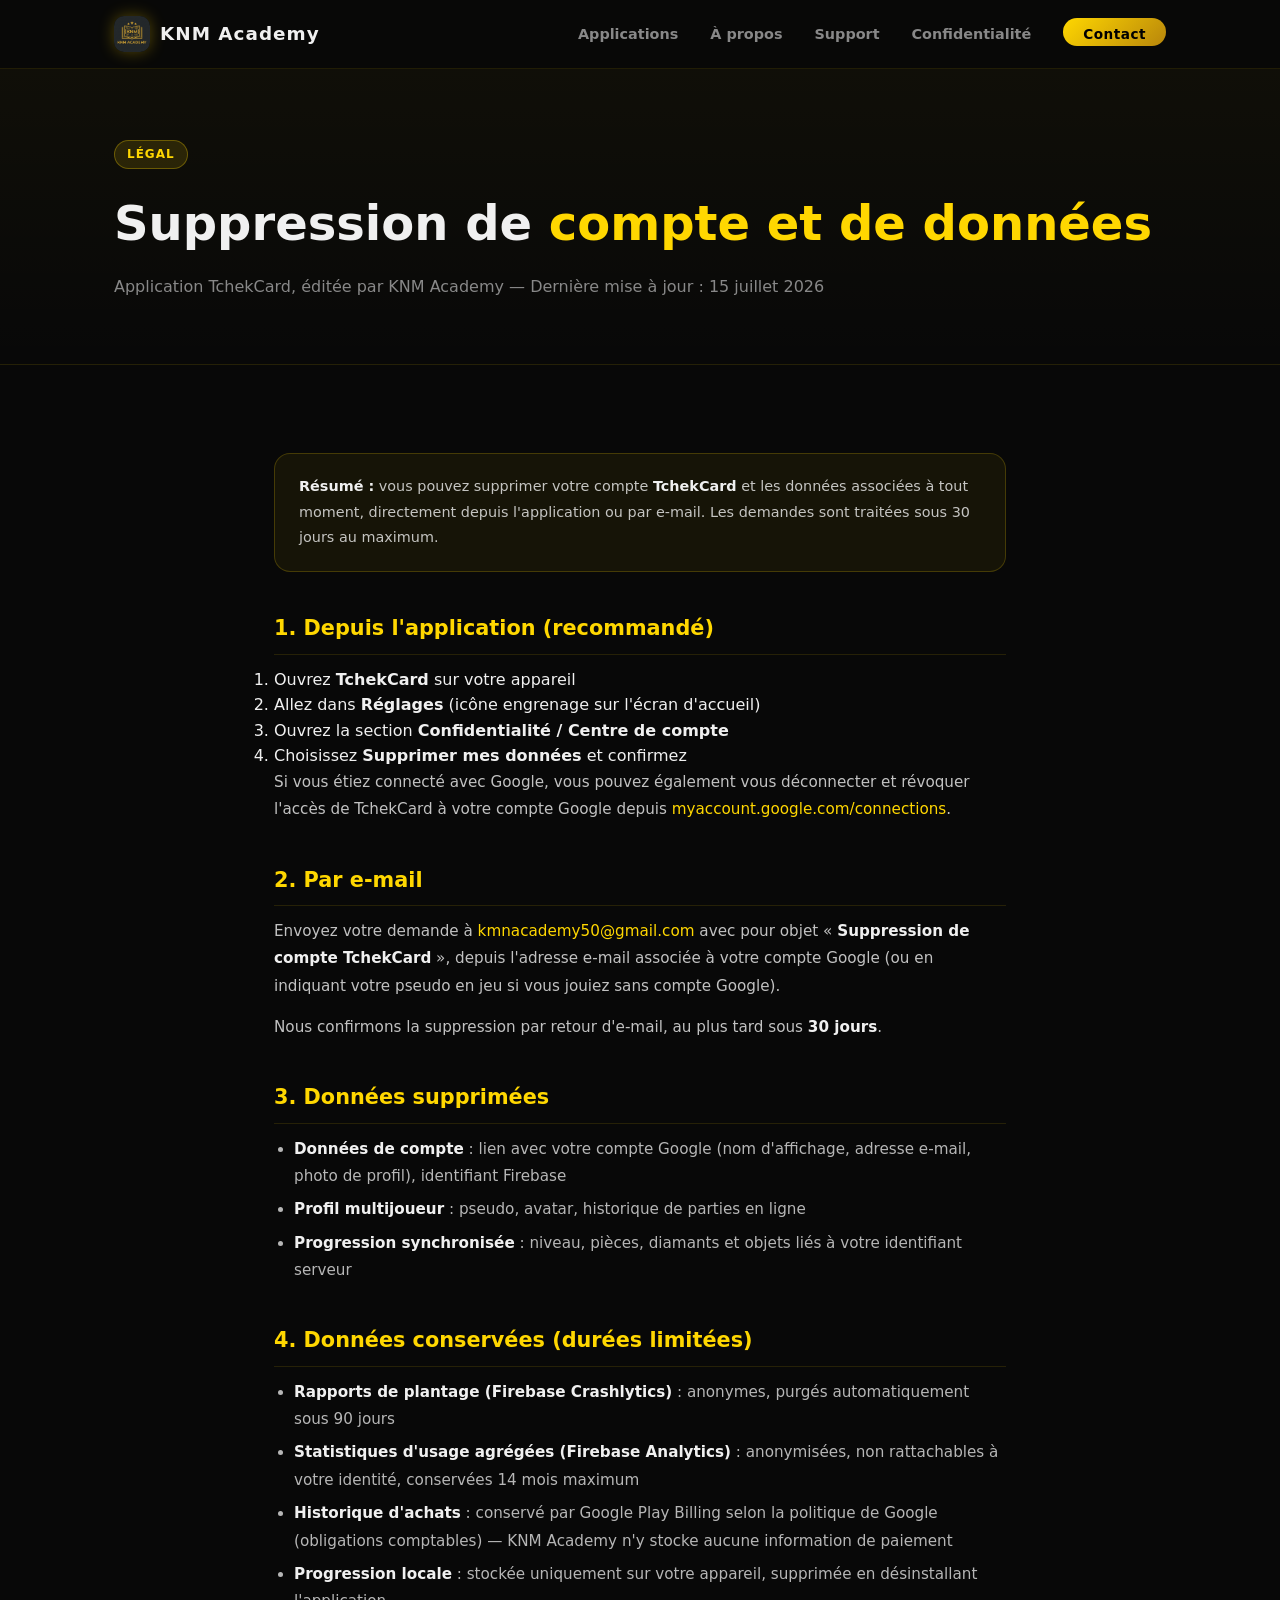
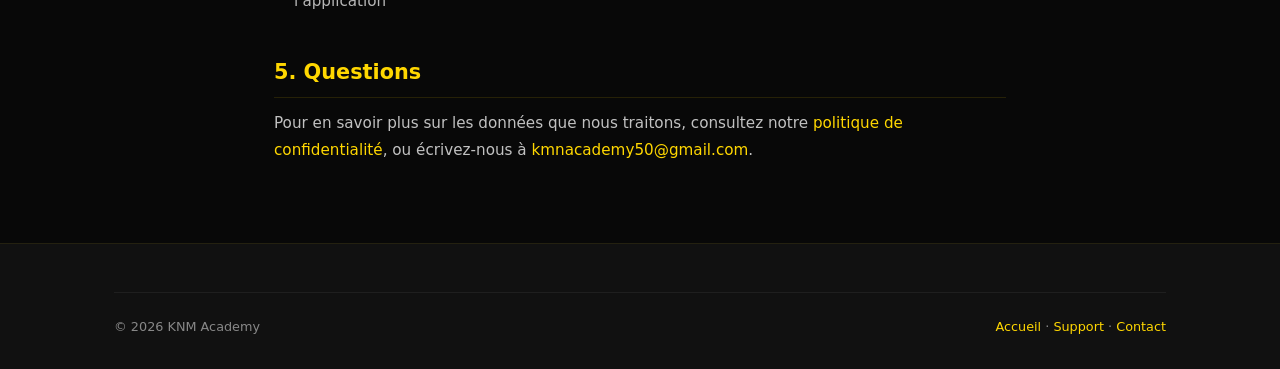
==== delete-account.html @ a50604d8 "Add account & data deletion page (Play Console Data Safety requirement) Co-Authored-By: Claude Fable" ====
<!DOCTYPE html>
<html lang="fr">
<head>
  <meta charset="UTF-8" />
  <meta name="viewport" content="width=device-width, initial-scale=1.0" />
  <title>Suppression de compte et de données — TchekCard | KNM Academy</title>
  <meta name="description" content="Comment supprimer votre compte TchekCard et les données associées." />
  <meta name="theme-color" content="#080808" />
  <meta property="og:title" content="Suppression de compte — TchekCard" />
  <meta property="og:description" content="Comment supprimer votre compte TchekCard et les données associées." />
  <meta property="og:type" content="website" />
  <meta property="og:url" content="https://knm-academy.github.io/KNM-Academy/delete-account.html" />
  <meta property="og:image" content="https://knm-academy.github.io/KNM-Academy/og-image.png" />
  <link rel="icon" type="image/png" href="logo.png" />
  <link rel="apple-touch-icon" href="logo.png" />
  <link rel="stylesheet" href="style.css" />
</head>
<body>

  <!-- Navigation -->
  <nav id="navbar">
    <div class="container nav-inner">
      <a href="index.html" class="nav-logo">
        <div class="logo-icon" style="background:none;box-shadow:0 0 16px rgba(255,215,0,.3);overflow:hidden;padding:0;"><img src="logo.png" alt="KNM Academy" style="width:100%;height:100%;object-fit:cover;display:block;"/></div>
        KNM Academy
      </a>
      <ul class="nav-links" id="navLinks">
        <li><a href="index.html#apps">Applications</a></li>
        <li><a href="index.html#about">À propos</a></li>
        <li><a href="support.html">Support</a></li>
        <li><a href="privacy-policy.html">Confidentialité</a></li>
        <li><a href="index.html#contact" class="nav-cta">Contact</a></li>
      </ul>
      <div class="nav-hamburger" id="hamburger"><span></span><span></span><span></span></div>
    </div>
  </nav>

  <!-- Page hero -->
  <div class="page-hero">
    <div class="container">
      <span class="badge badge-gold" style="margin-bottom:16px;display:inline-block;">Légal</span>
      <h1>Suppression de <span class="gold">compte et de données</span></h1>
      <p>Application TchekCard, éditée par KNM Academy — Dernière mise à jour : 15 juillet 2026</p>
    </div>
  </div>

  <!-- Content -->
  <div class="prose">

    <div class="info-box">
      <p>
        <strong>Résumé :</strong> vous pouvez supprimer votre compte <strong>TchekCard</strong>
        et les données associées à tout moment, directement depuis l'application ou par e-mail.
        Les demandes sont traitées sous 30 jours au maximum.
      </p>
    </div>

    <h2 id="methode-1">1. Depuis l'application (recommandé)</h2>
    <ol>
      <li>Ouvrez <strong>TchekCard</strong> sur votre appareil</li>
      <li>Allez dans <strong>Réglages</strong> (icône engrenage sur l'écran d'accueil)</li>
      <li>Ouvrez la section <strong>Confidentialité / Centre de compte</strong></li>
      <li>Choisissez <strong>Supprimer mes données</strong> et confirmez</li>
    </ol>
    <p>
      Si vous étiez connecté avec Google, vous pouvez également vous déconnecter et révoquer
      l'accès de TchekCard à votre compte Google depuis
      <a href="https://myaccount.google.com/connections" target="_blank" rel="noopener">myaccount.google.com/connections</a>.
    </p>

    <h2 id="methode-2">2. Par e-mail</h2>
    <p>
      Envoyez votre demande à
      <a href="mailto:kmnacademy50@gmail.com?subject=Suppression%20de%20compte%20TchekCard">kmnacademy50@gmail.com</a>
      avec pour objet « <strong>Suppression de compte TchekCard</strong> », depuis l'adresse
      e-mail associée à votre compte Google (ou en indiquant votre pseudo en jeu si vous
      jouiez sans compte Google).
    </p>
    <p>
      Nous confirmons la suppression par retour d'e-mail, au plus tard sous <strong>30 jours</strong>.
    </p>

    <h2 id="donnees-supprimees">3. Données supprimées</h2>
    <ul>
      <li><strong>Données de compte</strong> : lien avec votre compte Google (nom d'affichage, adresse e-mail, photo de profil), identifiant Firebase</li>
      <li><strong>Profil multijoueur</strong> : pseudo, avatar, historique de parties en ligne</li>
      <li><strong>Progression synchronisée</strong> : niveau, pièces, diamants et objets liés à votre identifiant serveur</li>
    </ul>

    <h2 id="donnees-conservees">4. Données conservées (durées limitées)</h2>
    <ul>
      <li><strong>Rapports de plantage (Firebase Crashlytics)</strong> : anonymes, purgés automatiquement sous 90 jours</li>
      <li><strong>Statistiques d'usage agrégées (Firebase Analytics)</strong> : anonymisées, non rattachables à votre identité, conservées 14 mois maximum</li>
      <li><strong>Historique d'achats</strong> : conservé par Google Play Billing selon la politique de Google (obligations comptables) — KNM Academy n'y stocke aucune information de paiement</li>
      <li><strong>Progression locale</strong> : stockée uniquement sur votre appareil, supprimée en désinstallant l'application</li>
    </ul>

    <h2 id="questions">5. Questions</h2>
    <p>
      Pour en savoir plus sur les données que nous traitons, consultez notre
      <a href="privacy-policy.html">politique de confidentialité</a>, ou écrivez-nous à
      <a href="mailto:kmnacademy50@gmail.com">kmnacademy50@gmail.com</a>.
    </p>

  </div>

  <!-- Footer -->
  <footer>
    <div class="container">
      <div class="footer-bottom">
        <span>© 2026 KNM Academy</span>
        <span>
          <a href="index.html">Accueil</a> ·
          <a href="support.html">Support</a> ·
          <a href="mailto:kmnacademy50@gmail.com">Contact</a>
        </span>
      </div>
    </div>
  </footer>

  <script>
    document.getElementById('hamburger').addEventListener('click', () => {
      document.getElementById('navLinks').classList.toggle('open');
    });
    window.addEventListener('scroll', () => {
      document.getElementById('navbar').style.background =
        window.scrollY > 40 ? 'rgba(8,8,8,.96)' : 'rgba(8,8,8,.85)';
    });
  </script>
</body>
</html>
---- style.css ----
/* ── Reset & Base ─────────────────────────────────────────────────────────── */
*, *::before, *::after { box-sizing: border-box; margin: 0; padding: 0; }

:root {
  --bg:        #080808;
  --surface:   #111111;
  --surface2:  #1A1A1A;
  --gold:      #FFD700;
  --gold-dark: #B8860B;
  --gold-dim:  rgba(255,215,0,0.12);
  --cyan:      #00E5FF;
  --text:      #F0F0F0;
  --text-sub:  #888888;
  --radius:    16px;
  --radius-lg: 28px;
}

html { scroll-behavior: smooth; }

body {
  background: var(--bg);
  color: var(--text);
  font-family: 'Segoe UI', system-ui, -apple-system, sans-serif;
  line-height: 1.6;
  overflow-x: hidden;
}

a { color: var(--gold); text-decoration: none; transition: opacity .2s; }
a:hover { opacity: .75; }

img { max-width: 100%; display: block; }

/* ── Utilities ────────────────────────────────────────────────────────────── */
.container { max-width: 1100px; margin: 0 auto; padding: 0 24px; }
.gold      { color: var(--gold); }
.cyan      { color: var(--cyan); }
.sub       { color: var(--text-sub); }

.badge {
  display: inline-block;
  padding: 4px 12px;
  border-radius: 999px;
  font-size: .75rem;
  font-weight: 700;
  letter-spacing: 1px;
  text-transform: uppercase;
}
.badge-gold  { background: var(--gold-dim); color: var(--gold); border: 1px solid rgba(255,215,0,.3); }
.badge-cyan  { background: rgba(0,229,255,.1); color: var(--cyan); border: 1px solid rgba(0,229,255,.3); }
.badge-green { background: rgba(76,175,80,.12); color: #4CAF50; border: 1px solid rgba(76,175,80,.3); }

.section-title {
  font-size: clamp(1.6rem, 3vw, 2.2rem);
  font-weight: 900;
  margin-bottom: 8px;
}
.section-sub {
  color: var(--text-sub);
  font-size: 1rem;
  margin-bottom: 48px;
}

/* ── Navigation ───────────────────────────────────────────────────────────── */
nav {
  position: fixed;
  top: 0; left: 0; right: 0;
  z-index: 100;
  background: rgba(8,8,8,.85);
  backdrop-filter: blur(16px);
  -webkit-backdrop-filter: blur(16px);
  border-bottom: 1px solid rgba(255,215,0,.1);
  transition: background .3s;
}

.nav-inner {
  display: flex;
  align-items: center;
  justify-content: space-between;
  height: 68px;
}

.nav-logo {
  display: flex;
  align-items: center;
  gap: 10px;
  font-size: 1.15rem;
  font-weight: 900;
  color: var(--text);
  letter-spacing: 1px;
}

.nav-logo .logo-icon {
  width: 36px; height: 36px;
  background: linear-gradient(135deg, var(--gold), var(--gold-dark));
  border-radius: 10px;
  display: flex; align-items: center; justify-content: center;
  font-size: 1.1rem;
  box-shadow: 0 0 16px rgba(255,215,0,.3);
}

.nav-links {
  display: flex;
  align-items: center;
  gap: 32px;
  list-style: none;
}

.nav-links a {
  color: var(--text-sub);
  font-size: .9rem;
  font-weight: 600;
  transition: color .2s;
  position: relative;
  padding-bottom: 4px;
}
.nav-links a::after {
  content: '';
  position: absolute;
  bottom: 0; left: 0; right: 0;
  height: 2px;
  background: var(--gold);
  border-radius: 1px;
  transform: scaleX(0);
  transform-origin: left;
  transition: transform .25s ease;
}
.nav-links a:hover, .nav-links a.active { color: var(--gold); opacity: 1; }
.nav-links a:hover::after, .nav-links a.active::after { transform: scaleX(1); }

.nav-cta {
  background: linear-gradient(135deg, var(--gold), var(--gold-dark));
  color: #000 !important;
  padding: 8px 20px;
  border-radius: 999px;
  font-weight: 700 !important;
  font-size: .85rem !important;
  letter-spacing: .5px;
  transition: transform .2s, box-shadow .2s !important;
}
.nav-cta:hover { transform: translateY(-1px); box-shadow: 0 4px 20px rgba(255,215,0,.35); opacity: 1 !important; }

.nav-hamburger { display: none; flex-direction: column; gap: 5px; cursor: pointer; padding: 4px; }
.nav-hamburger span { display: block; width: 22px; height: 2px; background: var(--text); border-radius: 2px; transition: .3s; }

/* ── Hero ─────────────────────────────────────────────────────────────────── */
.hero {
  min-height: 100vh;
  display: flex;
  align-items: center;
  position: relative;
  overflow: hidden;
  padding: 120px 0 80px;
}

.hero-bg {
  position: absolute;
  inset: 0;
  background:
    radial-gradient(ellipse 60% 50% at 70% 40%, rgba(255,215,0,.07) 0%, transparent 70%),
    radial-gradient(ellipse 40% 60% at 20% 70%, rgba(0,229,255,.04) 0%, transparent 60%);
  pointer-events: none;
}

.hero-grid {
  display: grid;
  grid-template-columns: 1fr 1fr;
  gap: 64px;
  align-items: center;
}

.hero-eyebrow {
  display: flex;
  align-items: center;
  gap: 12px;
  margin-bottom: 20px;
}
.hero-eyebrow::before {
  content: '';
  display: block;
  width: 40px; height: 2px;
  background: linear-gradient(90deg, var(--gold), transparent);
}

.hero-title {
  font-size: clamp(2.6rem, 5vw, 4rem);
  font-weight: 900;
  line-height: 1.1;
  margin-bottom: 24px;
}
.hero-title span {
  background: linear-gradient(135deg, var(--gold), #FFA500);
  -webkit-background-clip: text;
  -webkit-text-fill-color: transparent;
  background-clip: text;
}

.hero-desc {
  color: var(--text-sub);
  font-size: 1.1rem;
  line-height: 1.7;
  margin-bottom: 40px;
  max-width: 480px;
}

.hero-tagline {
  color: rgba(240,240,240,.75);
  font-size: 1.05rem;
  line-height: 1.7;
  margin-bottom: 18px;
  max-width: 460px;
}

.hero-bullets {
  list-style: none;
  display: flex;
  flex-direction: column;
  gap: 10px;
  margin-bottom: 40px;
}
.hero-bullets li {
  color: rgba(240,240,240,.8);
  font-size: .95rem;
  display: flex;
  align-items: center;
  gap: 8px;
}

/* Social proof */
.social-proof-row {
  display: flex;
  align-items: center;
  gap: 16px;
  margin-bottom: 32px;
  flex-wrap: wrap;
}
.gplay-mockup {
  display: inline-flex;
  align-items: center;
  gap: 10px;
  background: rgba(255,255,255,.05);
  border: 1px solid rgba(255,255,255,.1);
  border-radius: 12px;
  padding: 10px 14px;
}
.gplay-icon {
  width: 30px; height: 30px;
  background: linear-gradient(135deg, var(--gold), var(--gold-dark));
  border-radius: 7px;
  display: flex;
  align-items: center;
  justify-content: center;
  font-size: .65rem;
  color: #000;
  font-weight: 900;
}
.gplay-label {
  font-size: .68rem;
  color: var(--text-sub);
  line-height: 1.2;
}
.gplay-store {
  font-size: .88rem;
  font-weight: 800;
  color: var(--text);
  line-height: 1.2;
}
.rating-mockup {
  display: flex;
  flex-direction: column;
  gap: 3px;
}
.stars {
  color: var(--gold);
  font-size: .95rem;
  letter-spacing: 2px;
}

.hero-actions {
  display: flex;
  gap: 16px;
  flex-wrap: wrap;
}

.btn {
  display: inline-flex;
  align-items: center;
  gap: 8px;
  padding: 14px 28px;
  border-radius: 12px;
  font-weight: 700;
  font-size: .95rem;
  cursor: pointer;
  transition: transform .2s, box-shadow .2s;
  border: none;
  letter-spacing: .3px;
}
.btn:hover { transform: translateY(-2px); opacity: 1; }

.btn-primary {
  background: linear-gradient(135deg, var(--gold), var(--gold-dark));
  color: #000;
  box-shadow: 0 4px 24px rgba(255,215,0,.25);
}
.btn-primary:hover { box-shadow: 0 8px 32px rgba(255,215,0,.4); }

.btn-outline {
  background: transparent;
  color: var(--text);
  border: 1.5px solid rgba(255,255,255,.15);
}
.btn-outline:hover { border-color: rgba(255,215,0,.4); color: var(--gold); }

/* Hero visual — phone mockup */
.hero-visual {
  display: flex;
  justify-content: center;
  align-items: center;
  position: relative;
}

/* Wrapper holds the phone + floating badges (no overflow:hidden) */
.mockup-wrapper {
  position: relative;
  display: inline-block;
  width: 240px;
  height: 480px;
}

.app-mockup {
  width: 240px;
  height: 480px;
  background: #0D0D0D;
  border-radius: 32px;
  border: 2px solid rgba(255,215,0,.25);
  box-shadow: 0 0 60px rgba(255,215,0,.12), 0 32px 80px rgba(0,0,0,.6);
  position: relative;
  overflow: hidden;
  display: flex;
  flex-direction: column;
}

/* Phone notch */
.mockup-notch {
  width: 72px; height: 10px;
  background: #0A0A0A;
  border-radius: 0 0 8px 8px;
  position: absolute;
  top: 0; left: 50%;
  transform: translateX(-50%);
  z-index: 2;
}

/* Game screen inside phone */
.mockup-screen {
  flex: 1;
  display: flex;
  flex-direction: column;
  align-items: center;
  justify-content: space-between;
  padding: 18px 12px 14px;
  background: linear-gradient(180deg, #0A1A0A 0%, #0D0D0D 100%);
}

.mockup-screen-title {
  font-size: .6rem;
  font-weight: 900;
  letter-spacing: 3px;
  color: var(--gold);
  margin-top: 4px;
}

.mockup-table {
  display: flex;
  flex-direction: column;
  align-items: center;
  gap: 10px;
  flex: 1;
  justify-content: center;
  width: 100%;
}

/* Opponent cards (face-down) */
.mockup-opp {
  display: flex;
  gap: 5px;
  justify-content: center;
}
.mockup-card-back {
  width: 26px; height: 36px;
  background: linear-gradient(135deg, #1A3A1A, #0D200D);
  border: 1px solid rgba(255,215,0,.3);
  border-radius: 4px;
}

/* Discard pile area */
.mockup-discard {
  display: flex;
  align-items: center;
  gap: 8px;
}
.mockup-pile-count {
  font-size: .6rem;
  color: var(--text-sub);
  font-weight: 600;
}

/* Face-up cards */
.mockup-card-face {
  width: 30px; height: 42px;
  background: #F8F8F8;
  border: 1px solid rgba(0,0,0,.1);
  border-radius: 4px;
  display: flex;
  flex-direction: column;
  align-items: center;
  justify-content: center;
  font-size: .62rem;
  font-weight: 900;
  color: #111;
  line-height: 1.1;
  box-shadow: 0 2px 6px rgba(0,0,0,.5);
  text-align: center;
}
.mockup-card-face.red { color: #CC0000; }

/* Player hand */
.mockup-hand {
  display: flex;
  gap: 4px;
  justify-content: center;
}

/* TCHEK button */
.mockup-tchek {
  background: linear-gradient(135deg, var(--gold), var(--gold-dark));
  color: #000;
  font-size: .6rem;
  font-weight: 900;
  letter-spacing: 2px;
  padding: 6px 18px;
  border-radius: 999px;
  box-shadow: 0 0 14px rgba(255,215,0,.45);
}

.floating-badge {
  position: absolute;
  background: rgba(255,215,0,.15);
  border: 1px solid rgba(255,215,0,.35);
  border-radius: 12px;
  padding: 6px 14px;
  font-size: .75rem;
  font-weight: 700;
  color: var(--gold);
  animation: float 3s ease-in-out infinite;
}
.floating-badge.top-right { top: 64px; right: -14px; animation-delay: .5s; }
.floating-badge.bottom-left { bottom: 84px; left: -14px; animation-delay: 1s; }

@keyframes float {
  0%, 100% { transform: translateY(0); }
  50% { transform: translateY(-8px); }
}

/* ── Stats strip ──────────────────────────────────────────────────────────── */
.stats-strip {
  padding: 32px 0;
  border-top: 1px solid rgba(255,215,0,.08);
  border-bottom: 1px solid rgba(255,215,0,.08);
  background: rgba(255,215,0,.02);
}
.stats-grid {
  display: grid;
  grid-template-columns: repeat(4, 1fr);
  gap: 24px;
  text-align: center;
}
.stat-num {
  font-size: 2rem;
  font-weight: 900;
  color: var(--gold);
  line-height: 1;
}
.stat-label {
  font-size: .8rem;
  color: var(--text-sub);
  text-transform: uppercase;
  letter-spacing: 1px;
  margin-top: 4px;
}

/* ── Apps section ─────────────────────────────────────────────────────────── */
.section { padding: 96px 0; }
.section-header { margin-bottom: 56px; }

.apps-grid {
  display: grid;
  grid-template-columns: repeat(auto-fill, minmax(320px, 1fr));
  gap: 24px;
  align-items: stretch;
}

.app-card {
  background: var(--surface);
  border: 1px solid rgba(255,215,0,.12);
  border-radius: var(--radius-lg);
  overflow: hidden;
  transition: transform .3s, box-shadow .3s, border-color .3s;
  position: relative;
  display: flex;
  flex-direction: column;
  min-height: 520px;
}
.app-card:hover {
  transform: translateY(-4px);
  box-shadow: 0 16px 48px rgba(255,215,0,.1);
  border-color: rgba(255,215,0,.35);
}

.app-card-banner {
  height: 148px;
  background: linear-gradient(135deg, #1C1400, #0D0D0D);
  display: flex;
  align-items: center;
  justify-content: center;
  font-size: 4rem;
  position: relative;
  overflow: hidden;
  flex-shrink: 0;
}
.app-card-banner::after {
  content: '';
  position: absolute;
  inset: 0;
  background: radial-gradient(ellipse at center, rgba(255,215,0,.1), transparent 70%);
}

.app-card-body { padding: 24px; flex: 1; display: flex; flex-direction: column; }
.app-card-header { display: flex; align-items: flex-start; justify-content: space-between; margin-bottom: 12px; }
.app-name { font-size: 1.25rem; font-weight: 900; margin-bottom: 4px; }
.app-genre { font-size: .8rem; color: var(--text-sub); }
.app-desc { color: var(--text-sub); font-size: .9rem; line-height: 1.6; margin: 12px 0 20px; }

.app-tags { display: flex; flex-wrap: wrap; gap: 6px; margin-bottom: 20px; }
.app-tag {
  padding: 2px 9px;
  background: transparent;
  border: none;
  border-radius: 4px;
  font-size: .75rem;
  color: var(--text-sub);
  cursor: default;
  user-select: none;
}
.app-tag::before { content: '# '; opacity: .4; }

.app-card-footer {
  display: flex;
  flex-direction: column;
  padding-top: 16px;
  border-top: 1px solid rgba(255,255,255,.06);
  margin-top: auto;
}

.play-store-btn {
  display: inline-flex;
  align-items: center;
  gap: 8px;
  background: var(--surface2);
  border: 1px solid rgba(255,215,0,.2);
  color: var(--text);
  padding: 8px 16px;
  border-radius: 10px;
  font-size: .85rem;
  font-weight: 600;
  transition: background .2s, border-color .2s;
}
.play-store-btn:hover { background: rgba(255,215,0,.08); border-color: rgba(255,215,0,.4); color: var(--gold); opacity: 1; }

/* Full-width Google Play CTA */
.play-store-full {
  display: flex !important;
  width: 100%;
  justify-content: center;
  align-items: center;
  gap: 14px;
  background: #000 !important;
  border: 1.5px solid rgba(255,255,255,.12) !important;
  color: var(--text) !important;
  padding: 14px 20px !important;
  border-radius: 12px !important;
  transition: border-color .2s, box-shadow .2s !important;
}
.play-store-full:hover {
  border-color: rgba(255,215,0,.45) !important;
  box-shadow: 0 0 24px rgba(255,215,0,.12);
  color: var(--text) !important;
  opacity: 1 !important;
}
.gp-arrow {
  width: 32px; height: 32px;
  background: linear-gradient(135deg, var(--gold), var(--gold-dark));
  border-radius: 8px;
  display: flex;
  align-items: center;
  justify-content: center;
  color: #000;
  font-size: .75rem;
  font-weight: 900;
  flex-shrink: 0;
}
.gp-sub { font-size: .65rem; color: var(--text-sub); line-height: 1.3; }
.gp-main { font-size: .95rem; font-weight: 800; line-height: 1.3; }

/* TchekCard banner — mini card hand preview */
.tchekcard-banner {
  background: linear-gradient(155deg, #1C1200, #0D0D0D) !important;
  align-items: flex-end;
  padding-bottom: 12px;
}
.mini-hand {
  display: flex;
  align-items: flex-end;
  justify-content: center;
  gap: -4px;
}
.mini-card-face {
  width: 40px;
  height: 56px;
  background: #F8F8F8;
  border: 1px solid rgba(0,0,0,.08);
  border-radius: 6px;
  display: flex;
  flex-direction: column;
  align-items: center;
  justify-content: center;
  font-size: .72rem;
  font-weight: 900;
  color: #111;
  line-height: 1.1;
  box-shadow: 0 6px 16px rgba(0,0,0,.55);
  transform: rotate(var(--r, 0deg));
  text-align: center;
  margin-left: -8px;
}
.mini-card-face:first-child { margin-left: 0; }
.mini-card-face.red { color: #CC0000; }

/* Coming soon teaser card — matches gold theme */
.coming-soon-card { border-color: rgba(255,215,0,.1); }
.coming-soon-card:hover { border-color: rgba(255,215,0,.35) !important; box-shadow: 0 16px 48px rgba(255,215,0,.08) !important; }
.coming-banner {
  background: linear-gradient(155deg, #1A1200, #0D0D0D) !important;
  flex-direction: column;
  gap: 8px;
}
.mystery-hand {
  display: flex;
  align-items: flex-end;
  gap: -4px;
}
.mystery-card-back {
  width: 32px;
  height: 44px;
  background: linear-gradient(135deg, #2A1C00, #1A1200);
  border: 1px solid rgba(255,215,0,.2);
  border-radius: 5px;
  box-shadow: 0 4px 12px rgba(0,0,0,.5);
  margin-left: -8px;
  position: relative;
  overflow: hidden;
  opacity: .45;
}
.mystery-card-back:first-child { margin-left: 0; }
.mystery-label {
  font-size: 4.5rem;
  font-weight: 900;
  color: rgba(255,215,0,.5);
  line-height: 1;
  text-shadow: 0 0 40px rgba(255,215,0,.25), 0 0 80px rgba(255,215,0,.1);
}

/* Notify CTA on coming-soon card — gold outline matching site theme */
.notify-btn {
  display: inline-flex;
  align-items: center;
  gap: 8px;
  width: 100%;
  justify-content: center;
  padding: 12px 18px;
  border-radius: 10px;
  border: 1.5px solid rgba(255,215,0,.3);
  background: rgba(255,215,0,.05);
  color: rgba(255,215,0,.8);
  font-size: .88rem;
  font-weight: 700;
  transition: border-color .2s, background .2s, box-shadow .2s;
  cursor: pointer;
}
.notify-btn:hover {
  border-color: rgba(255,215,0,.65);
  background: rgba(255,215,0,.1);
  box-shadow: 0 0 20px rgba(255,215,0,.1);
  opacity: 1;
  color: var(--gold);
}

/* ── About section ────────────────────────────────────────────────────────── */
.about-grid {
  display: grid;
  grid-template-columns: 1fr 1fr;
  gap: 64px;
  align-items: center;
}

.about-visual {
  display: flex;
  justify-content: center;
}

.dev-card {
  background: var(--surface);
  border: 1px solid rgba(255,215,0,.15);
  border-radius: var(--radius-lg);
  padding: 40px;
  text-align: center;
  max-width: 320px;
  width: 100%;
  position: relative;
  overflow: hidden;
}
.dev-card::before {
  content: '';
  position: absolute;
  top: 0; left: 0; right: 0;
  height: 3px;
  background: linear-gradient(90deg, var(--gold-dark), var(--gold), var(--gold-dark));
}

.dev-avatar {
  width: 88px; height: 88px;
  background: linear-gradient(135deg, var(--gold), var(--gold-dark));
  border-radius: 50%;
  margin: 0 auto 20px;
  display: flex;
  align-items: center;
  justify-content: center;
  font-size: 2.2rem;
  box-shadow: 0 0 32px rgba(255,215,0,.25);
}

.dev-name { font-size: 1.3rem; font-weight: 900; margin-bottom: 4px; }
.dev-role { color: var(--gold); font-size: .85rem; font-weight: 600; margin-bottom: 6px; }
.dev-bio { color: var(--text-sub); font-size: .8rem; margin-bottom: 20px; }

.dev-skills {
  display: flex;
  flex-wrap: wrap;
  gap: 8px;
  justify-content: center;
}
.skill-tag {
  padding: 4px 12px;
  background: var(--gold-dim);
  border: 1px solid rgba(255,215,0,.2);
  border-radius: 999px;
  font-size: .75rem;
  color: var(--gold);
  font-weight: 600;
}

.about-content p {
  color: var(--text-sub);
  font-size: 1rem;
  line-height: 1.8;
  margin-bottom: 16px;
}

.feature-list {
  list-style: none;
  margin-top: 24px;
  display: flex;
  flex-direction: column;
  gap: 12px;
}
.feature-list li {
  display: flex;
  align-items: center;
  gap: 12px;
  font-size: .95rem;
}
.feature-list li::before {
  content: '✦';
  color: var(--gold);
  font-size: .7rem;
  flex-shrink: 0;
}

/* ── Contact / CTA section ────────────────────────────────────────────────── */
.cta-section {
  padding: 96px 0;
  text-align: center;
  position: relative;
  overflow: hidden;
}
.cta-section::before {
  content: '';
  position: absolute;
  inset: 0;
  background: radial-gradient(ellipse 70% 60% at 50% 50%, rgba(255,215,0,.06), transparent 70%);
  pointer-events: none;
}

.cta-title {
  font-size: clamp(1.8rem, 3.5vw, 2.8rem);
  font-weight: 900;
  margin-bottom: 16px;
}
.cta-desc { color: var(--text-sub); font-size: 1.05rem; margin-bottom: 40px; }
.cta-email {
  display: inline-flex;
  align-items: center;
  gap: 10px;
  background: var(--surface);
  border: 1px solid rgba(255,215,0,.2);
  border-radius: var(--radius);
  padding: 14px 28px;
  color: var(--gold);
  font-weight: 600;
  font-size: 1rem;
  margin-top: 16px;
  transition: background .2s, border-color .2s;
}
.cta-email:hover { background: rgba(255,215,0,.06); border-color: rgba(255,215,0,.4); opacity: 1; }

/* ── Footer ───────────────────────────────────────────────────────────────── */
footer {
  background: var(--surface);
  border-top: 1px solid rgba(255,215,0,.08);
  padding: 48px 0 32px;
}

.footer-grid {
  display: grid;
  grid-template-columns: 2fr 1fr 1fr;
  gap: 48px;
  margin-bottom: 40px;
}

.footer-brand p {
  color: var(--text-sub);
  font-size: .9rem;
  line-height: 1.7;
  margin-top: 12px;
  max-width: 280px;
}

.footer-social {
  display: flex;
  gap: 10px;
  margin-top: 16px;
}
.social-link {
  width: 34px; height: 34px;
  background: rgba(255,255,255,.05);
  border: 1px solid rgba(255,255,255,.09);
  border-radius: 8px;
  display: flex;
  align-items: center;
  justify-content: center;
  color: var(--text-sub);
  transition: background .2s, border-color .2s, color .2s;
}
.social-link:hover {
  background: rgba(255,215,0,.08);
  border-color: rgba(255,215,0,.3);
  color: var(--gold);
  opacity: 1;
}

.footer-col h4 {
  font-size: .85rem;
  font-weight: 700;
  text-transform: uppercase;
  letter-spacing: 1.5px;
  color: var(--text-sub);
  margin-bottom: 16px;
}
.footer-col ul { list-style: none; }
.footer-col ul li { margin-bottom: 10px; }
.footer-col ul a { color: var(--text-sub); font-size: .9rem; transition: color .2s; }
.footer-col ul a:hover { color: var(--gold); opacity: 1; }

.footer-bottom {
  display: flex;
  align-items: center;
  justify-content: space-between;
  padding-top: 24px;
  border-top: 1px solid rgba(255,255,255,.06);
  color: var(--text-sub);
  font-size: .8rem;
}

/* ── Inner pages (privacy, support) ──────────────────────────────────────── */
.page-hero {
  padding: 140px 0 64px;
  border-bottom: 1px solid rgba(255,215,0,.08);
  background: linear-gradient(180deg, rgba(255,215,0,.04) 0%, transparent 100%);
}
.page-hero h1 { font-size: clamp(2rem, 4vw, 3rem); font-weight: 900; margin-bottom: 12px; }
.page-hero p { color: var(--text-sub); font-size: 1rem; }

.prose {
  max-width: 780px;
  margin: 0 auto;
  padding: 64px 24px;
}
.prose h2 {
  font-size: 1.3rem;
  font-weight: 800;
  color: var(--gold);
  margin: 40px 0 12px;
  padding-bottom: 8px;
  border-bottom: 1px solid rgba(255,215,0,.12);
}
.prose h3 { font-size: 1.05rem; font-weight: 700; margin: 24px 0 8px; }
.prose p { color: rgba(240,240,240,.8); font-size: .95rem; line-height: 1.8; margin-bottom: 14px; }
.prose ul { padding-left: 20px; margin-bottom: 14px; }
.prose ul li { color: rgba(240,240,240,.75); font-size: .95rem; line-height: 1.8; margin-bottom: 6px; }
.prose a { color: var(--gold); }
.prose strong { color: var(--text); }

.info-box {
  background: rgba(255,215,0,.06);
  border: 1px solid rgba(255,215,0,.2);
  border-radius: var(--radius);
  padding: 20px 24px;
  margin: 24px 0;
}
.info-box p { margin: 0; font-size: .9rem; }

/* ── Support page ─────────────────────────────────────────────────────────── */
.faq-list { display: flex; flex-direction: column; gap: 12px; }
.faq-item {
  background: var(--surface);
  border: 1px solid rgba(255,255,255,.07);
  border-radius: var(--radius);
  overflow: hidden;
  transition: border-color .2s;
}
.faq-item:hover { border-color: rgba(255,215,0,.25); }
.faq-q {
  padding: 18px 20px;
  font-weight: 700;
  font-size: .95rem;
  cursor: pointer;
  display: flex;
  justify-content: space-between;
  align-items: center;
  user-select: none;
}
.faq-q::after { content: '+'; color: var(--gold); font-size: 1.2rem; font-weight: 300; transition: transform .2s; }
.faq-item.open .faq-q::after { transform: rotate(45deg); }
.faq-a {
  display: none;
  padding: 0 20px 18px;
  color: var(--text-sub);
  font-size: .9rem;
  line-height: 1.7;
  border-top: 1px solid rgba(255,255,255,.05);
}
.faq-item.open .faq-a { display: block; }

.contact-card {
  background: var(--surface);
  border: 1px solid rgba(255,215,0,.15);
  border-radius: var(--radius-lg);
  padding: 40px;
  text-align: center;
  margin-top: 48px;
}
.contact-card h3 { font-size: 1.3rem; font-weight: 800; margin-bottom: 8px; }
.contact-card p { color: var(--text-sub); margin-bottom: 24px; }

/* ── Responsive ───────────────────────────────────────────────────────────── */
@media (max-width: 900px) {
  .hero-grid, .about-grid { grid-template-columns: 1fr; gap: 48px; }
  .hero-visual { order: -1; }
  .stats-grid { grid-template-columns: repeat(2, 1fr); }
  .footer-grid { grid-template-columns: 1fr 1fr; }
  .footer-brand { grid-column: 1 / -1; }
  .mockup-wrapper { width: 200px; height: 400px; }
  .app-mockup { width: 200px; height: 400px; }
}

@media (max-width: 640px) {
  .nav-links { display: none; }
  .nav-hamburger { display: flex; }
  .nav-links.open {
    display: flex;
    flex-direction: column;
    position: fixed;
    top: 68px; left: 0; right: 0;
    background: rgba(8,8,8,.97);
    padding: 24px;
    gap: 20px;
    border-bottom: 1px solid rgba(255,215,0,.1);
  }
  .stats-grid { grid-template-columns: repeat(2, 1fr); }
  .footer-grid { grid-template-columns: 1fr; }
  .footer-bottom { flex-direction: column; gap: 8px; text-align: center; }
  .hero-actions { flex-direction: column; }
  .btn { justify-content: center; }
}
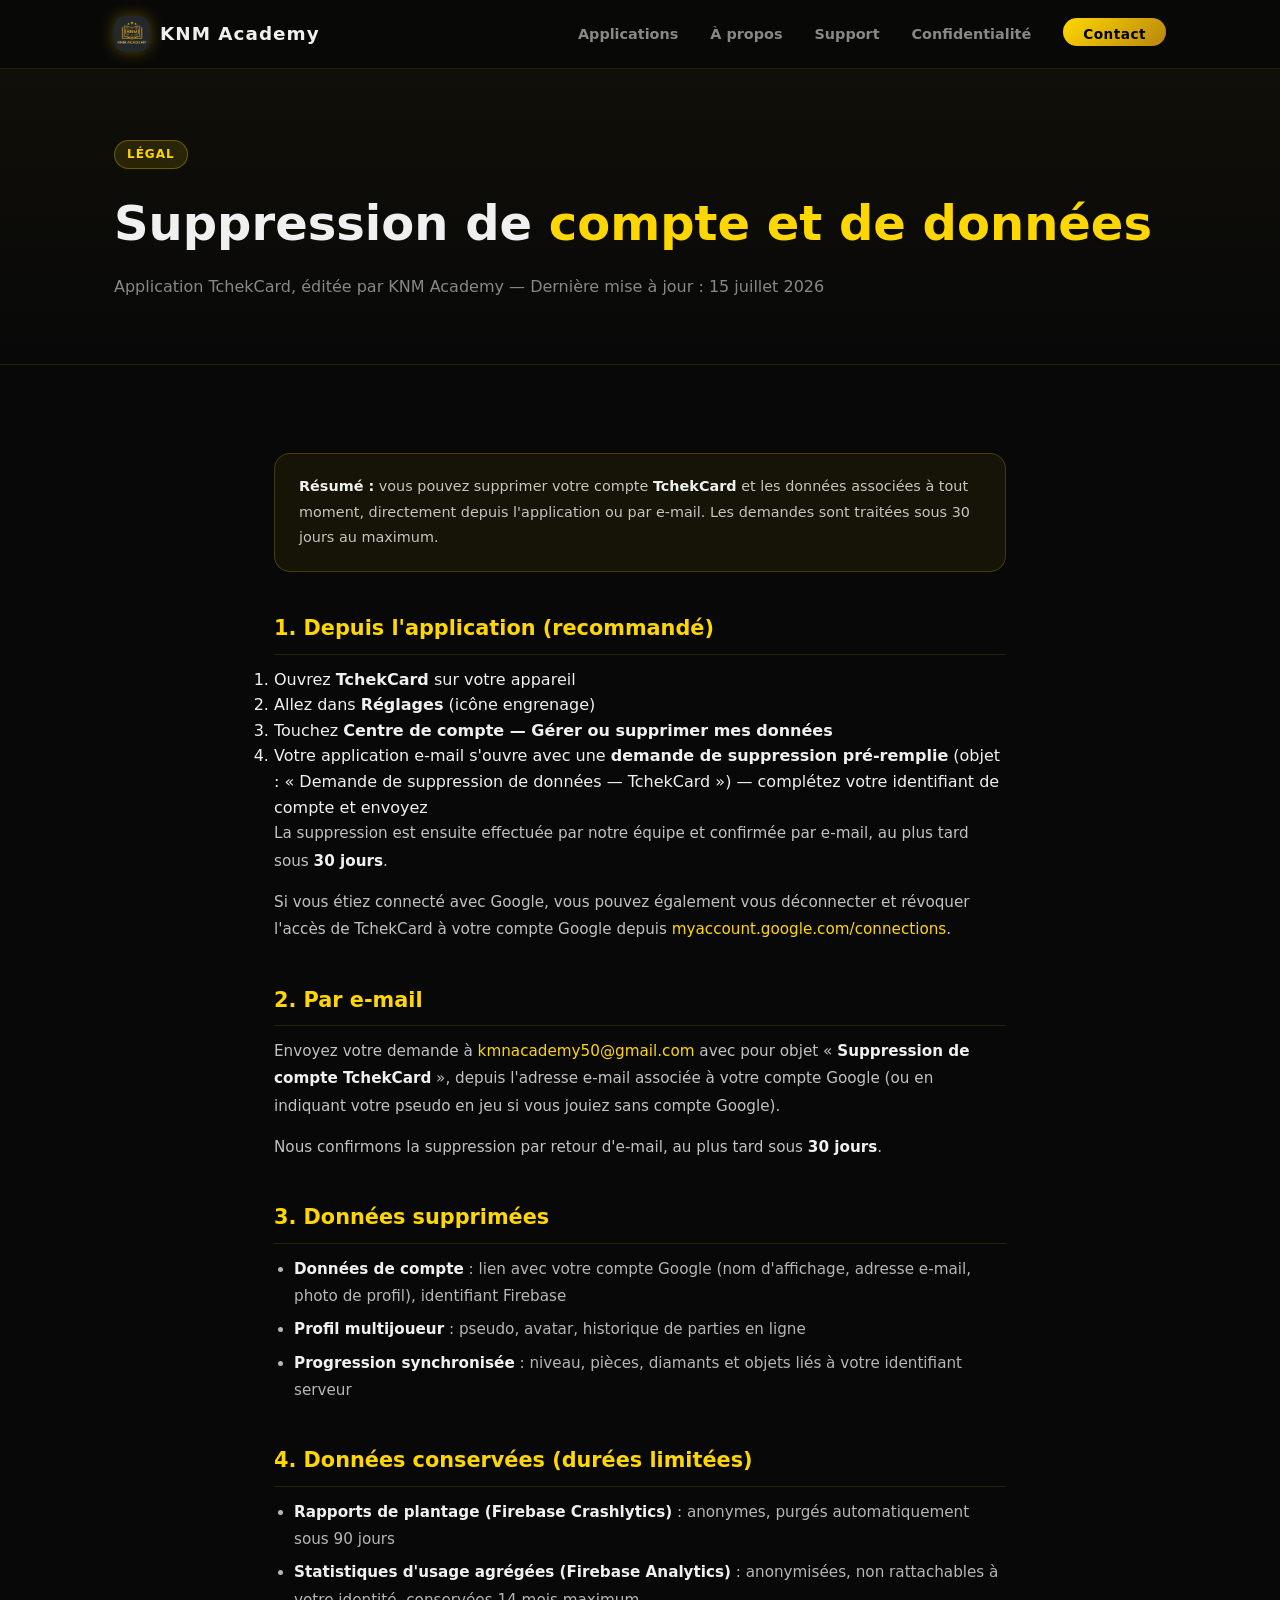
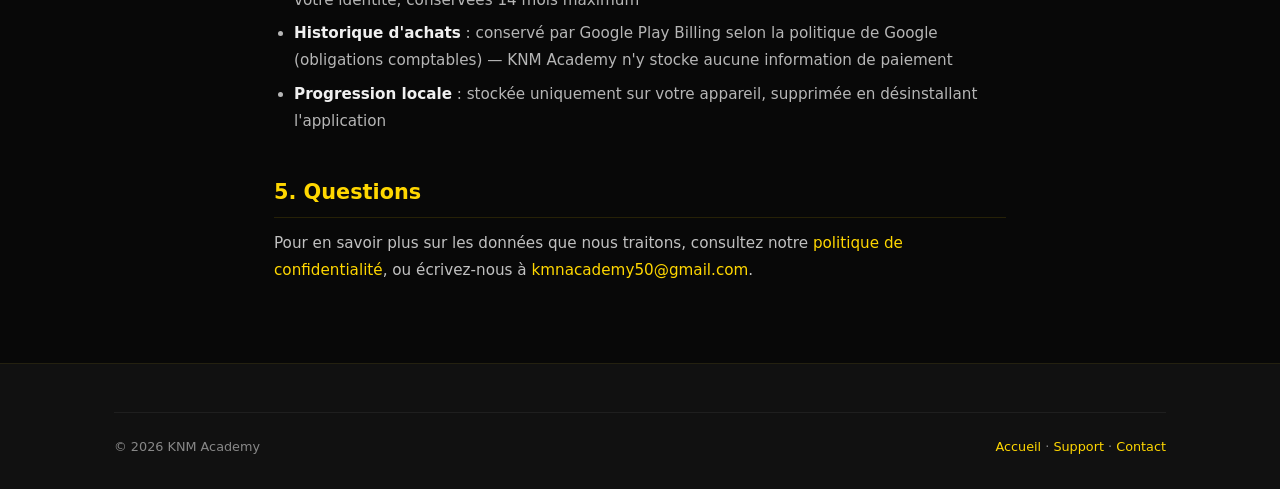
==== commit 46154bea: "Describe the real in-app deletion flow (prefilled email via Account Center) Co-Authored-By: Claude F" ====
--- a/delete-account.html
+++ b/delete-account.html
@@ -58,10 +58,16 @@
     <h2 id="methode-1">1. Depuis l'application (recommandé)</h2>
     <ol>
       <li>Ouvrez <strong>TchekCard</strong> sur votre appareil</li>
-      <li>Allez dans <strong>Réglages</strong> (icône engrenage sur l'écran d'accueil)</li>
-      <li>Ouvrez la section <strong>Confidentialité / Centre de compte</strong></li>
-      <li>Choisissez <strong>Supprimer mes données</strong> et confirmez</li>
+      <li>Allez dans <strong>Réglages</strong> (icône engrenage)</li>
+      <li>Touchez <strong>Centre de compte — Gérer ou supprimer mes données</strong></li>
+      <li>Votre application e-mail s'ouvre avec une <strong>demande de suppression pré-remplie</strong>
+          (objet : « Demande de suppression de données — TchekCard ») — complétez votre
+          identifiant de compte et envoyez</li>
     </ol>
+    <p>
+      La suppression est ensuite effectuée par notre équipe et confirmée par e-mail,
+      au plus tard sous <strong>30 jours</strong>.
+    </p>
     <p>
       Si vous étiez connecté avec Google, vous pouvez également vous déconnecter et révoquer
       l'accès de TchekCard à votre compte Google depuis
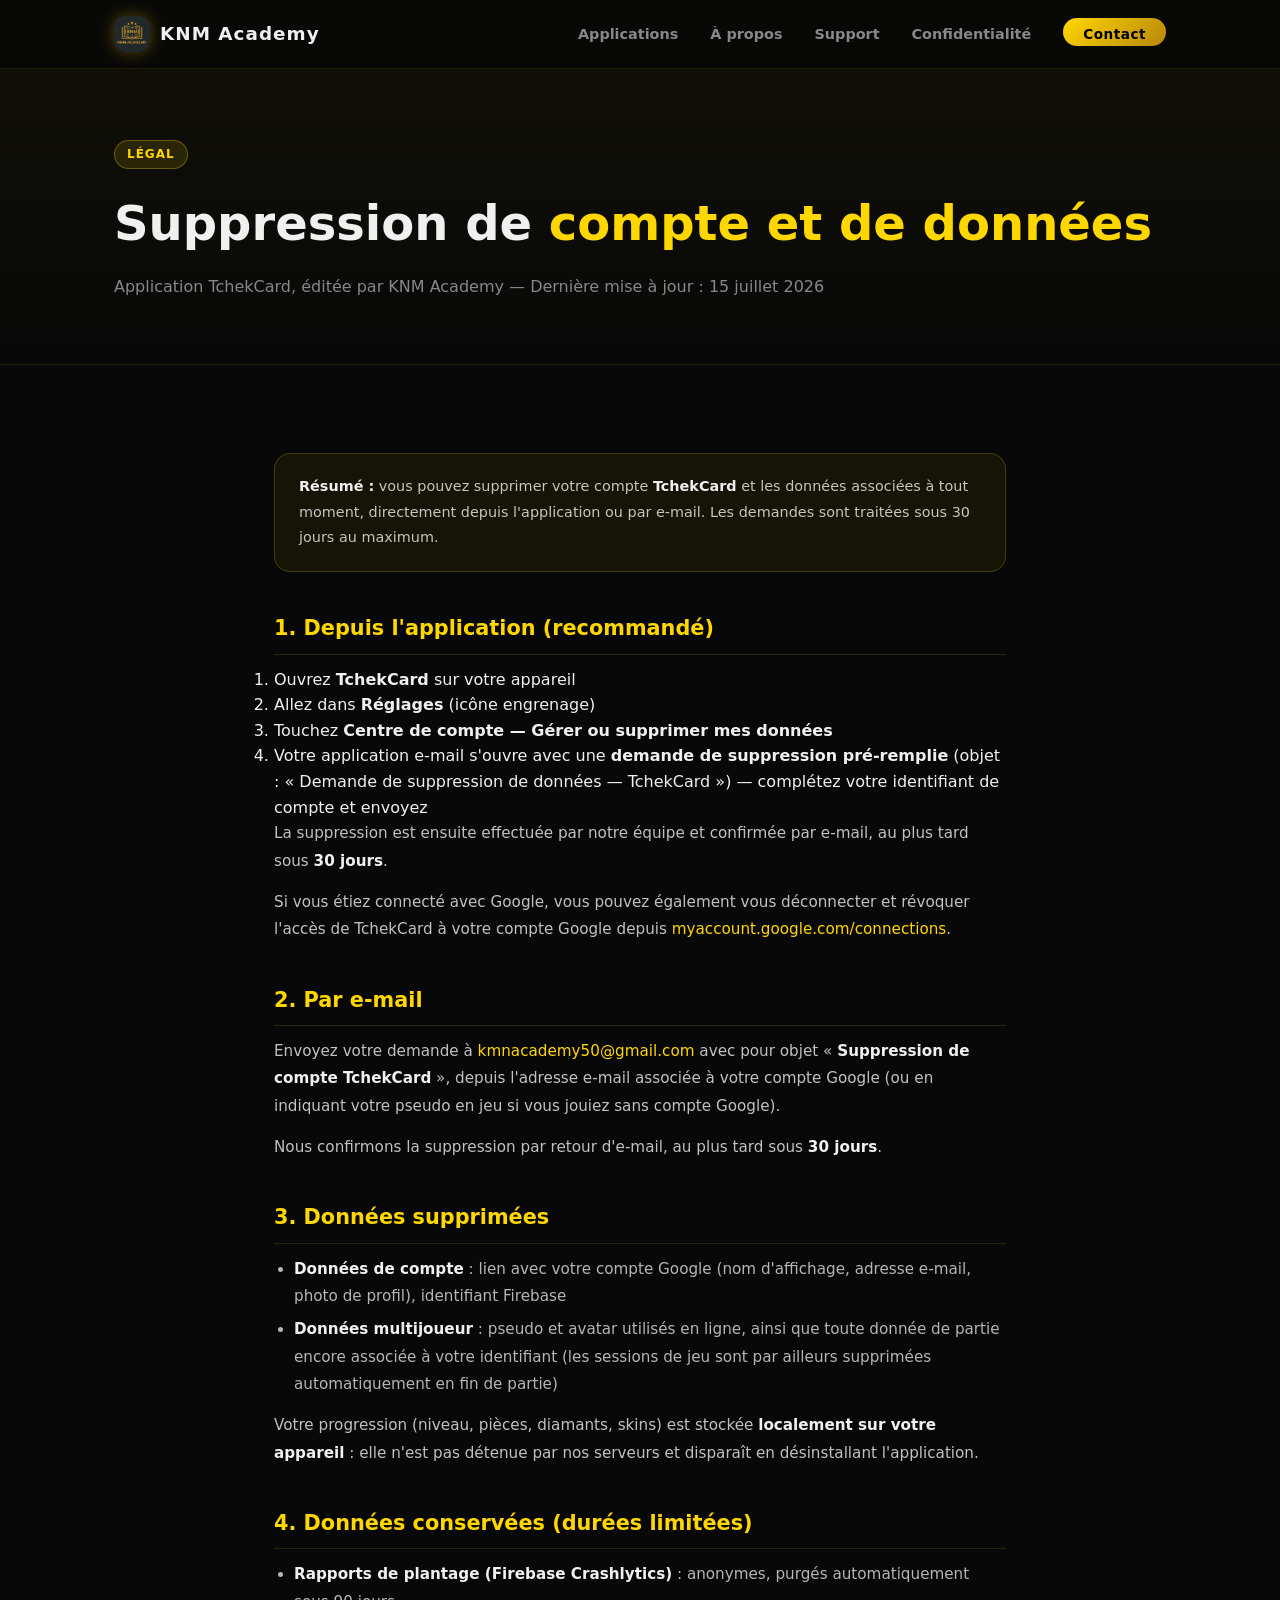
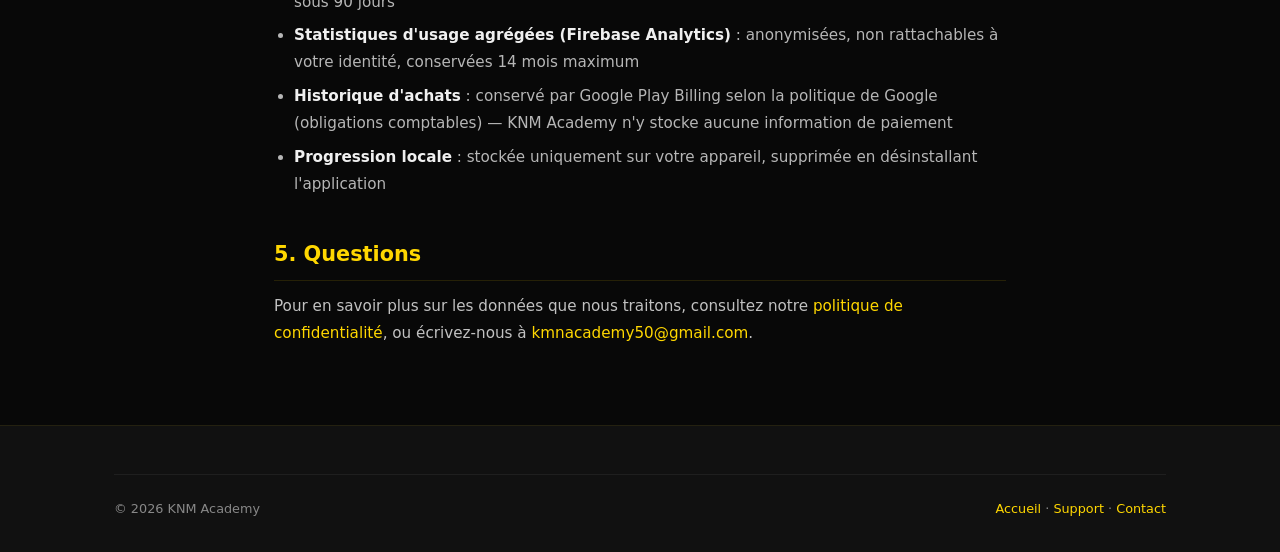
==== commit 91232b40: "Deletion page: progression is local-only, scope multiplayer data accurately Co-Authored-By: Claude F" ====
--- a/delete-account.html
+++ b/delete-account.html
@@ -89,9 +89,13 @@
     <h2 id="donnees-supprimees">3. Données supprimées</h2>
     <ul>
       <li><strong>Données de compte</strong> : lien avec votre compte Google (nom d'affichage, adresse e-mail, photo de profil), identifiant Firebase</li>
-      <li><strong>Profil multijoueur</strong> : pseudo, avatar, historique de parties en ligne</li>
-      <li><strong>Progression synchronisée</strong> : niveau, pièces, diamants et objets liés à votre identifiant serveur</li>
+      <li><strong>Données multijoueur</strong> : pseudo et avatar utilisés en ligne, ainsi que toute donnée de partie encore associée à votre identifiant (les sessions de jeu sont par ailleurs supprimées automatiquement en fin de partie)</li>
     </ul>
+    <p>
+      Votre progression (niveau, pièces, diamants, skins) est stockée <strong>localement sur votre
+      appareil</strong> : elle n'est pas détenue par nos serveurs et disparaît en désinstallant
+      l'application.
+    </p>
 
     <h2 id="donnees-conservees">4. Données conservées (durées limitées)</h2>
     <ul>
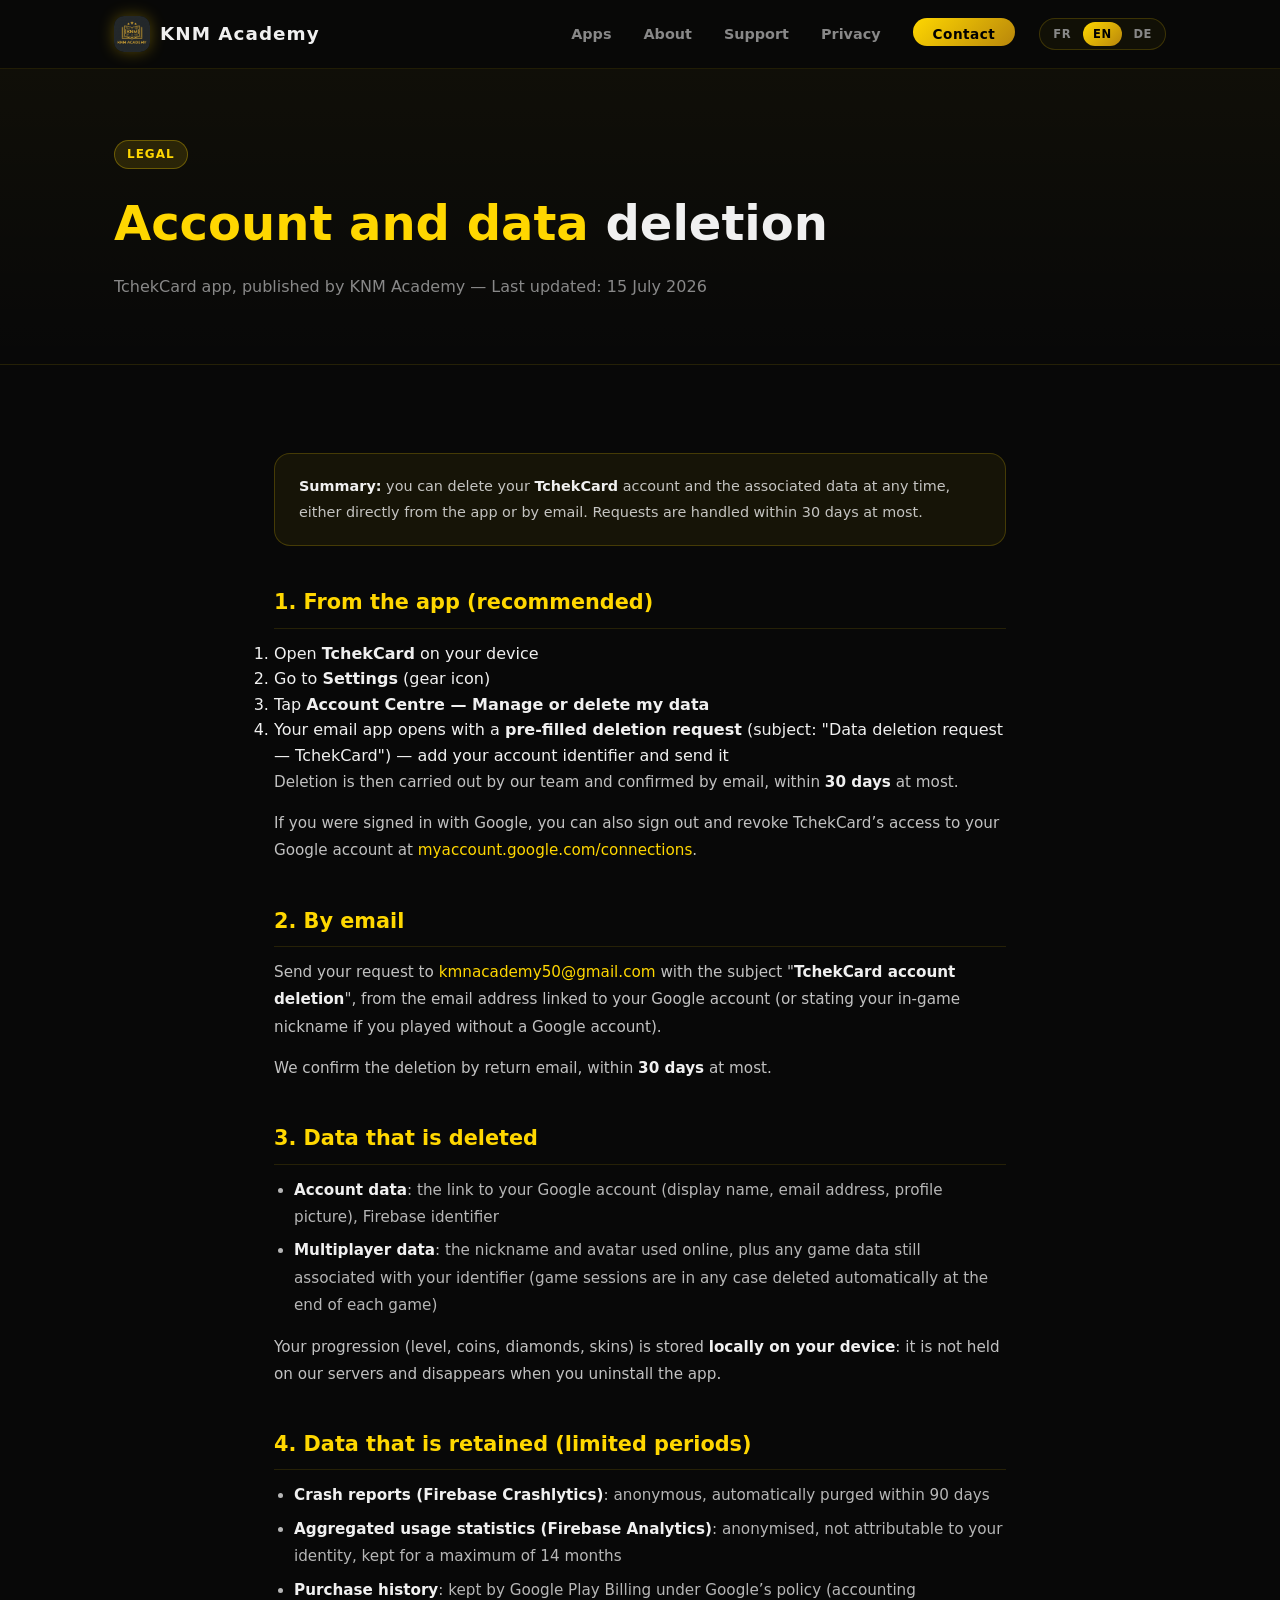
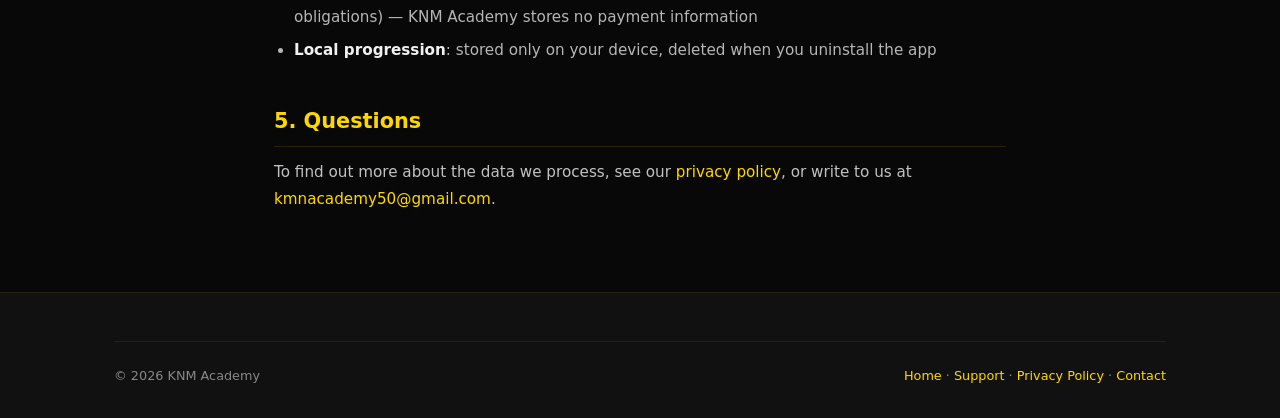
==== commit b19bba13: "Serve every page in French, English and German from one source The site is the destination for a Pla" ====
--- a/delete-account.html
+++ b/delete-account.html
@@ -4,10 +4,10 @@
   <meta charset="UTF-8" />
   <meta name="viewport" content="width=device-width, initial-scale=1.0" />
   <title>Suppression de compte et de données — TchekCard | KNM Academy</title>
-  <meta name="description" content="Comment supprimer votre compte TchekCard et les données associées." />
+  <meta name="description" data-i18n-attr="content:del.desc" content="Comment supprimer votre compte TchekCard et les données associées." />
   <meta name="theme-color" content="#080808" />
-  <meta property="og:title" content="Suppression de compte — TchekCard" />
-  <meta property="og:description" content="Comment supprimer votre compte TchekCard et les données associées." />
+  <meta property="og:title" data-i18n-attr="content:del.title" content="Suppression de compte — TchekCard" />
+  <meta property="og:description" data-i18n-attr="content:del.desc" content="Comment supprimer votre compte TchekCard et les données associées." />
   <meta property="og:type" content="website" />
   <meta property="og:url" content="https://knm-academy.github.io/KNM-Academy/delete-account.html" />
   <meta property="og:image" content="https://knm-academy.github.io/KNM-Academy/og-image.png" />
@@ -15,7 +15,7 @@
   <link rel="apple-touch-icon" href="logo.png" />
   <link rel="stylesheet" href="style.css" />
 </head>
-<body>
+<body data-title-key="del.title">
 
   <!-- Navigation -->
   <nav id="navbar">
@@ -24,23 +24,30 @@
         <div class="logo-icon" style="background:none;box-shadow:0 0 16px rgba(255,215,0,.3);overflow:hidden;padding:0;"><img src="logo.png" alt="KNM Academy" style="width:100%;height:100%;object-fit:cover;display:block;"/></div>
         KNM Academy
       </a>
-      <ul class="nav-links" id="navLinks">
-        <li><a href="index.html#apps">Applications</a></li>
-        <li><a href="index.html#about">À propos</a></li>
-        <li><a href="support.html">Support</a></li>
-        <li><a href="privacy-policy.html">Confidentialité</a></li>
-        <li><a href="index.html#contact" class="nav-cta">Contact</a></li>
-      </ul>
-      <div class="nav-hamburger" id="hamburger"><span></span><span></span><span></span></div>
+      <div class="nav-right">
+        <ul class="nav-links" id="navLinks">
+          <li><a href="index.html#apps" data-i18n="nav.apps">Applications</a></li>
+          <li><a href="index.html#about" data-i18n="nav.about">À propos</a></li>
+          <li><a href="support.html" data-i18n="nav.support">Support</a></li>
+          <li><a href="privacy-policy.html" data-i18n="nav.privacy">Confidentialité</a></li>
+          <li><a href="index.html#contact" class="nav-cta" data-i18n="nav.contact">Contact</a></li>
+        </ul>
+        <div class="lang-switch" role="group" aria-label="Language / Langue / Sprache">
+          <button type="button" class="lang-btn" data-lang="fr">FR</button>
+          <button type="button" class="lang-btn" data-lang="en">EN</button>
+          <button type="button" class="lang-btn" data-lang="de">DE</button>
+        </div>
+        <div class="nav-hamburger" id="hamburger"><span></span><span></span><span></span></div>
+      </div>
     </div>
   </nav>
 
   <!-- Page hero -->
   <div class="page-hero">
     <div class="container">
-      <span class="badge badge-gold" style="margin-bottom:16px;display:inline-block;">Légal</span>
-      <h1>Suppression de <span class="gold">compte et de données</span></h1>
-      <p>Application TchekCard, éditée par KNM Academy — Dernière mise à jour : 15 juillet 2026</p>
+      <span class="badge badge-gold" style="margin-bottom:16px;display:inline-block;" data-i18n="del.badge">Légal</span>
+      <h1 data-i18n="del.h1">Suppression de <span class="gold">compte et de données</span></h1>
+      <p data-i18n="del.updated">Application TchekCard, éditée par KNM Academy — Dernière mise à jour : 15 juillet 2026</p>
     </div>
   </div>
 
@@ -48,69 +55,37 @@
   <div class="prose">
 
     <div class="info-box">
-      <p>
+      <p data-i18n="del.summary">
         <strong>Résumé :</strong> vous pouvez supprimer votre compte <strong>TchekCard</strong>
         et les données associées à tout moment, directement depuis l'application ou par e-mail.
         Les demandes sont traitées sous 30 jours au maximum.
       </p>
     </div>
 
-    <h2 id="methode-1">1. Depuis l'application (recommandé)</h2>
-    <ol>
-      <li>Ouvrez <strong>TchekCard</strong> sur votre appareil</li>
-      <li>Allez dans <strong>Réglages</strong> (icône engrenage)</li>
-      <li>Touchez <strong>Centre de compte — Gérer ou supprimer mes données</strong></li>
-      <li>Votre application e-mail s'ouvre avec une <strong>demande de suppression pré-remplie</strong>
-          (objet : « Demande de suppression de données — TchekCard ») — complétez votre
-          identifiant de compte et envoyez</li>
-    </ol>
-    <p>
-      La suppression est ensuite effectuée par notre équipe et confirmée par e-mail,
-      au plus tard sous <strong>30 jours</strong>.
-    </p>
-    <p>
-      Si vous étiez connecté avec Google, vous pouvez également vous déconnecter et révoquer
-      l'accès de TchekCard à votre compte Google depuis
-      <a href="https://myaccount.google.com/connections" target="_blank" rel="noopener">myaccount.google.com/connections</a>.
-    </p>
+    <h2 id="methode-1" data-i18n="del.s1t">1. Depuis l'application (recommandé)</h2>
+    <div data-i18n="del.s1b">
+      <p>Ouvrez TchekCard, allez dans Réglages, puis Centre de compte.</p>
+    </div>
 
-    <h2 id="methode-2">2. Par e-mail</h2>
-    <p>
-      Envoyez votre demande à
-      <a href="mailto:kmnacademy50@gmail.com?subject=Suppression%20de%20compte%20TchekCard">kmnacademy50@gmail.com</a>
-      avec pour objet « <strong>Suppression de compte TchekCard</strong> », depuis l'adresse
-      e-mail associée à votre compte Google (ou en indiquant votre pseudo en jeu si vous
-      jouiez sans compte Google).
-    </p>
-    <p>
-      Nous confirmons la suppression par retour d'e-mail, au plus tard sous <strong>30 jours</strong>.
-    </p>
+    <h2 id="methode-2" data-i18n="del.s2t">2. Par e-mail</h2>
+    <div data-i18n="del.s2b">
+      <p>Envoyez votre demande à kmnacademy50@gmail.com.</p>
+    </div>
 
-    <h2 id="donnees-supprimees">3. Données supprimées</h2>
-    <ul>
-      <li><strong>Données de compte</strong> : lien avec votre compte Google (nom d'affichage, adresse e-mail, photo de profil), identifiant Firebase</li>
-      <li><strong>Données multijoueur</strong> : pseudo et avatar utilisés en ligne, ainsi que toute donnée de partie encore associée à votre identifiant (les sessions de jeu sont par ailleurs supprimées automatiquement en fin de partie)</li>
-    </ul>
-    <p>
-      Votre progression (niveau, pièces, diamants, skins) est stockée <strong>localement sur votre
-      appareil</strong> : elle n'est pas détenue par nos serveurs et disparaît en désinstallant
-      l'application.
-    </p>
+    <h2 id="donnees-supprimees" data-i18n="del.s3t">3. Données supprimées</h2>
+    <div data-i18n="del.s3b">
+      <p>Données de compte et données multijoueur.</p>
+    </div>
 
-    <h2 id="donnees-conservees">4. Données conservées (durées limitées)</h2>
-    <ul>
-      <li><strong>Rapports de plantage (Firebase Crashlytics)</strong> : anonymes, purgés automatiquement sous 90 jours</li>
-      <li><strong>Statistiques d'usage agrégées (Firebase Analytics)</strong> : anonymisées, non rattachables à votre identité, conservées 14 mois maximum</li>
-      <li><strong>Historique d'achats</strong> : conservé par Google Play Billing selon la politique de Google (obligations comptables) — KNM Academy n'y stocke aucune information de paiement</li>
-      <li><strong>Progression locale</strong> : stockée uniquement sur votre appareil, supprimée en désinstallant l'application</li>
-    </ul>
+    <h2 id="donnees-conservees" data-i18n="del.s4t">4. Données conservées (durées limitées)</h2>
+    <div data-i18n="del.s4b">
+      <p>Rapports de plantage, statistiques agrégées et historique d'achats.</p>
+    </div>
 
-    <h2 id="questions">5. Questions</h2>
-    <p>
-      Pour en savoir plus sur les données que nous traitons, consultez notre
-      <a href="privacy-policy.html">politique de confidentialité</a>, ou écrivez-nous à
-      <a href="mailto:kmnacademy50@gmail.com">kmnacademy50@gmail.com</a>.
-    </p>
+    <h2 id="questions" data-i18n="del.s5t">5. Questions</h2>
+    <div data-i18n="del.s5b">
+      <p>Consultez notre <a href="privacy-policy.html">politique de confidentialité</a>.</p>
+    </div>
 
   </div>
 
@@ -118,16 +93,18 @@
   <footer>
     <div class="container">
       <div class="footer-bottom">
-        <span>© 2026 KNM Academy</span>
+        <span data-i18n="footer.short">© 2026 KNM Academy</span>
         <span>
-          <a href="index.html">Accueil</a> ·
-          <a href="support.html">Support</a> ·
-          <a href="mailto:kmnacademy50@gmail.com">Contact</a>
+          <a href="index.html" data-i18n="footer.home">Accueil</a> ·
+          <a href="support.html" data-i18n="footer.support">Support</a> ·
+          <a href="privacy-policy.html" data-i18n="footer.privacy">Confidentialité</a> ·
+          <a href="mailto:kmnacademy50@gmail.com" data-i18n="footer.contact">Contact</a>
         </span>
       </div>
     </div>
   </footer>
 
+  <script src="i18n.js"></script>
   <script>
     document.getElementById('hamburger').addEventListener('click', () => {
       document.getElementById('navLinks').classList.toggle('open');
--- a/style.css
+++ b/style.css
@@ -980,6 +980,42 @@
 }
 .contact-card h3 { font-size: 1.3rem; font-weight: 800; margin-bottom: 8px; }
 .contact-card p { color: var(--text-sub); margin-bottom: 24px; }
+
+/* ── Sélecteur de langue ──────────────────────────────────────────────────── */
+/* Hors de .nav-links : reste visible sur mobile, où le menu se replie. */
+.nav-right { display: flex; align-items: center; gap: 24px; }
+
+.lang-switch {
+  display: flex;
+  align-items: center;
+  gap: 2px;
+  padding: 3px;
+  border: 1px solid rgba(255,215,0,.18);
+  border-radius: 999px;
+  background: rgba(255,215,0,.04);
+}
+
+.lang-btn {
+  appearance: none;
+  -webkit-appearance: none;
+  border: 0;
+  background: transparent;
+  color: var(--text-sub);
+  font-family: inherit;
+  font-size: .72rem;
+  font-weight: 700;
+  letter-spacing: .5px;
+  padding: 5px 10px;
+  border-radius: 999px;
+  cursor: pointer;
+  transition: background .2s, color .2s;
+}
+.lang-btn:hover { color: var(--gold); }
+.lang-btn.active {
+  background: linear-gradient(135deg, var(--gold), var(--gold-dark));
+  color: #000;
+}
+.lang-btn:focus-visible { outline: 2px solid var(--gold); outline-offset: 2px; }
 
 /* ── Responsive ───────────────────────────────────────────────────────────── */
 @media (max-width: 900px) {
@@ -1010,4 +1046,6 @@
   .footer-bottom { flex-direction: column; gap: 8px; text-align: center; }
   .hero-actions { flex-direction: column; }
   .btn { justify-content: center; }
-}
+  .nav-right { gap: 12px; }
+  .lang-btn { padding: 5px 8px; font-size: .68rem; }
+}
